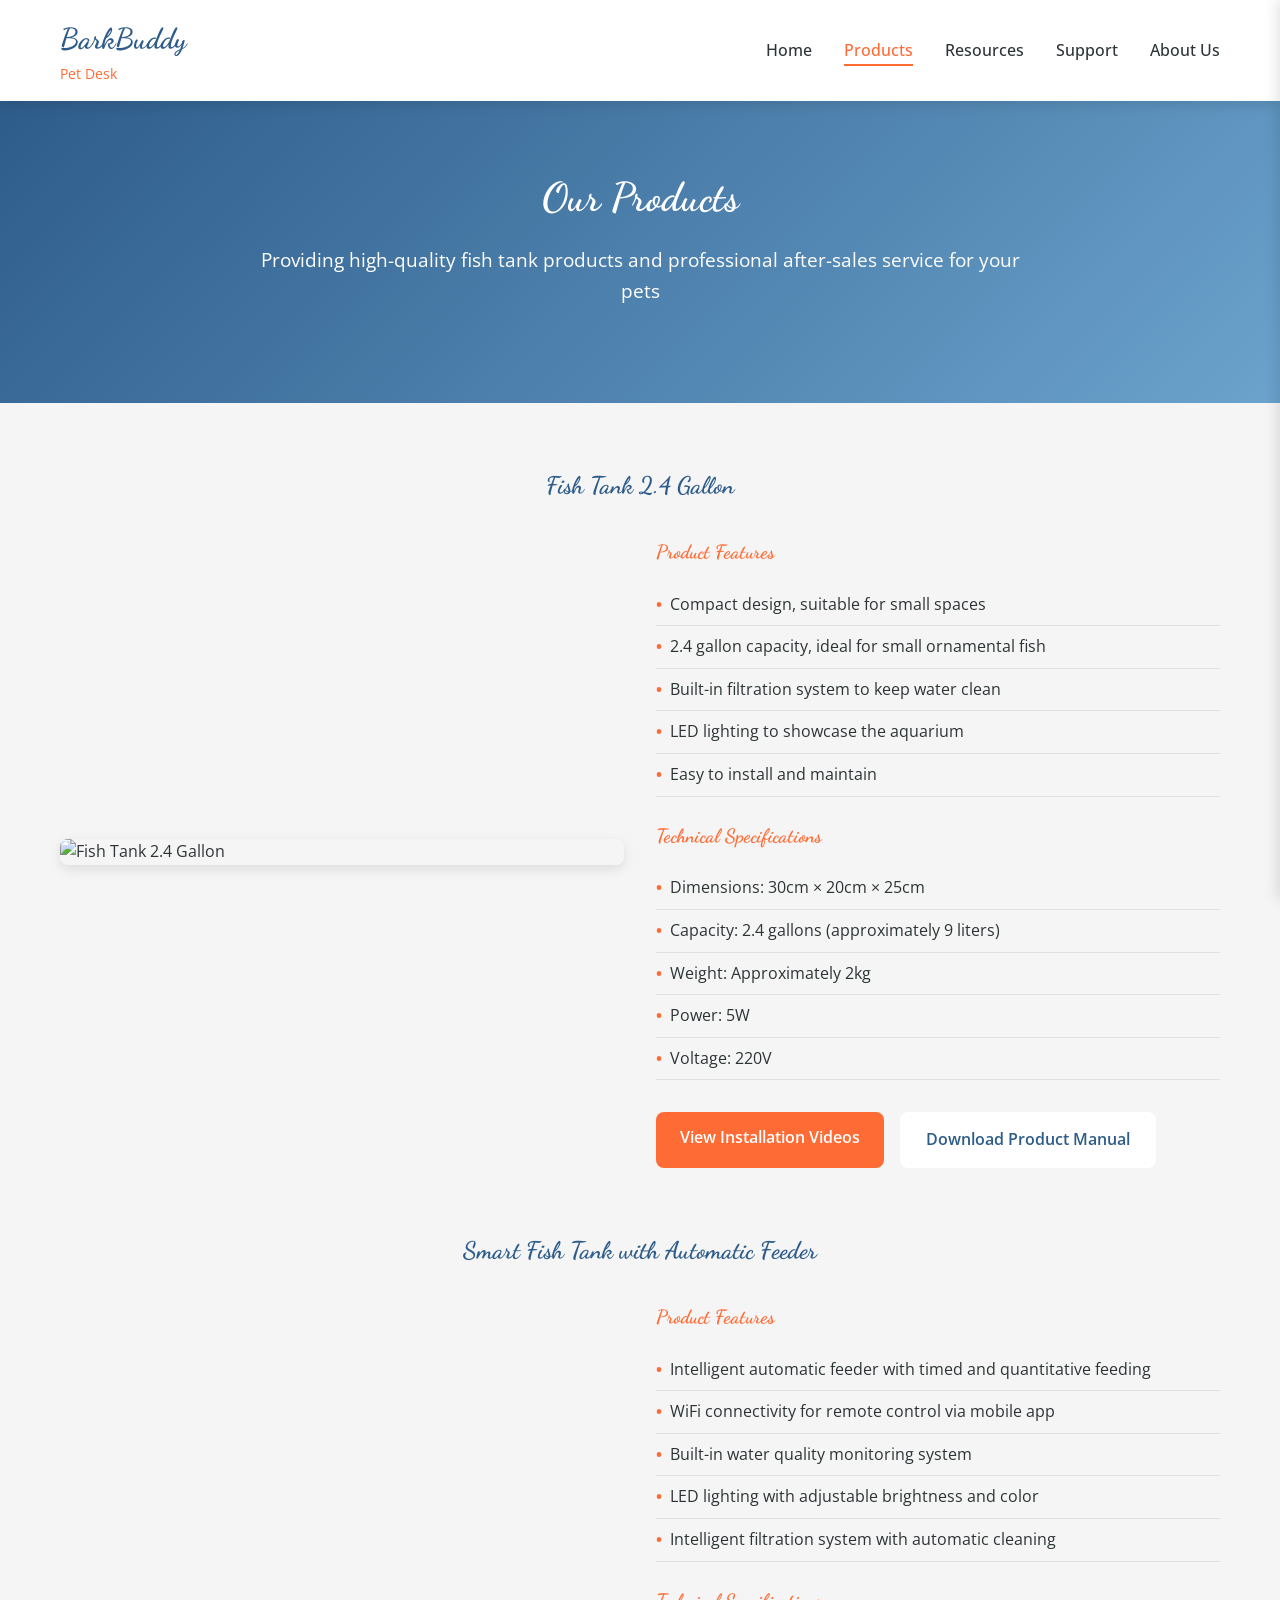
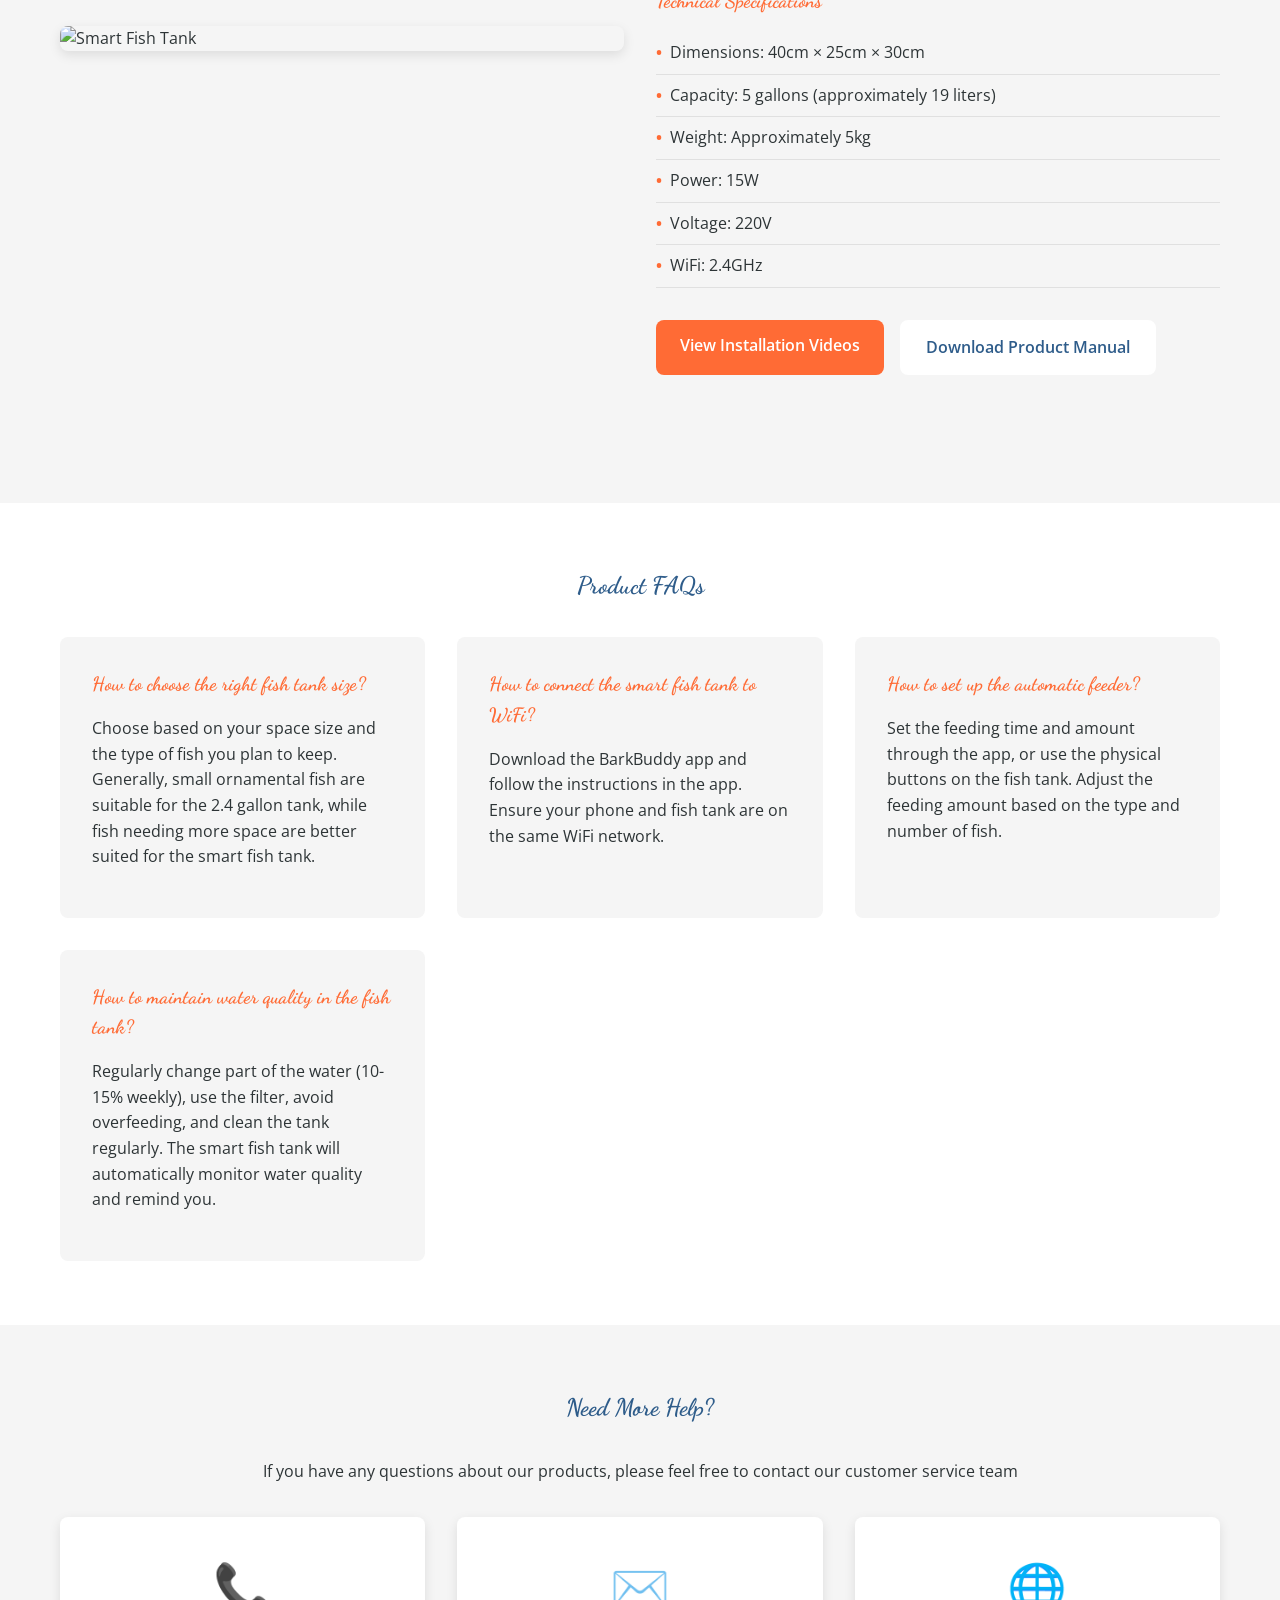
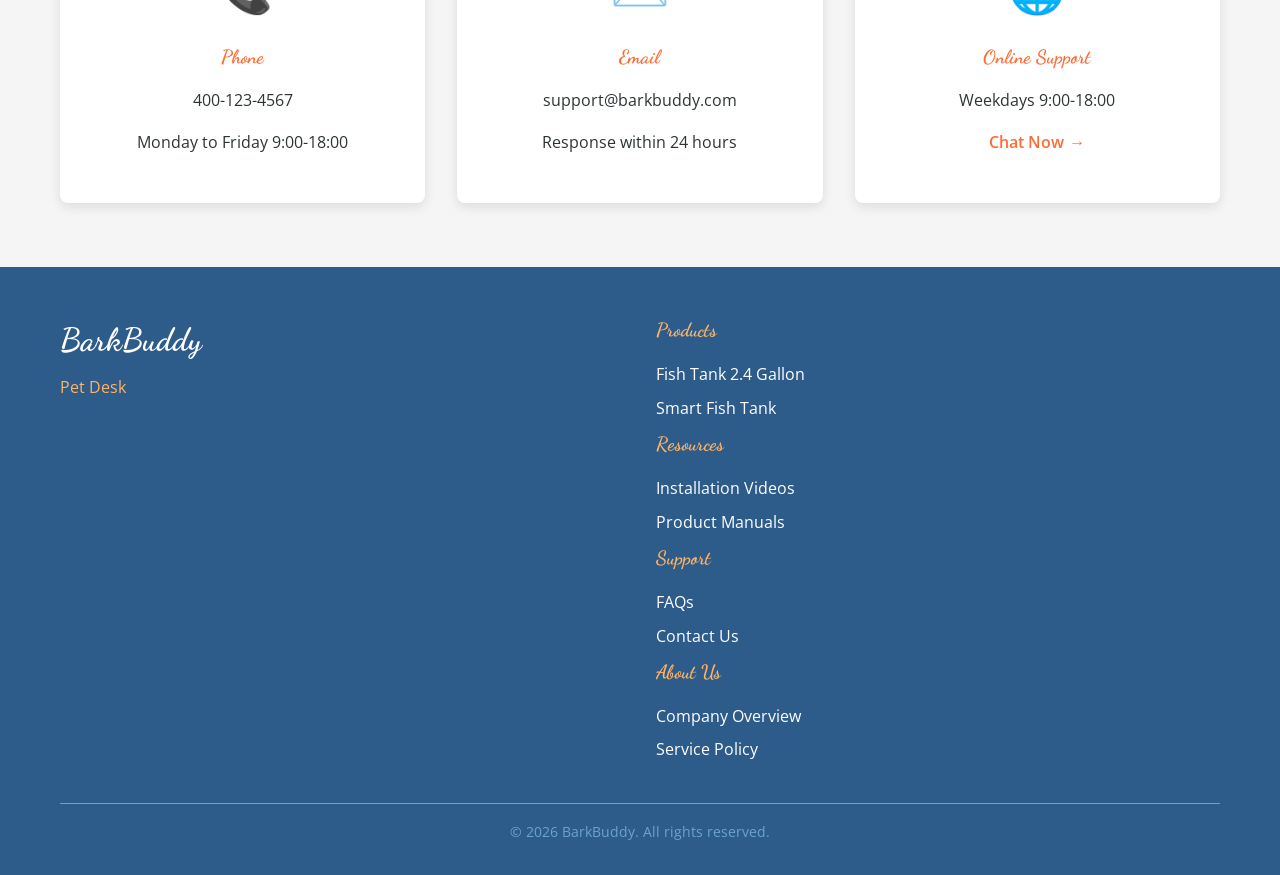
==== barkbuddy/products.html @ ffed158d "Initial commit: BarkBuddy after-sales service website" ====
<!DOCTYPE html>
<html lang="en">
<head>
    <meta charset="UTF-8">
    <meta name="viewport" content="width=device-width, initial-scale=1.0">
    <title>Products - BarkBuddy After-Sales Service</title>
    <link href="https://fonts.googleapis.com/css2?family=Dancing+Script:wght@400;600;700&family=Open+Sans:wght@300;400;500;600;700&display=swap" rel="stylesheet">
    <link rel="stylesheet" href="css/style.css">
</head>
<body>
    <!-- Navigation -->
    <header class="header">
        <div class="container">
            <div class="header-content">
                <div class="logo">
                    <h1>BarkBuddy</h1>
                    <p class="subtitle">Pet Desk</p>
                </div>
                
                <!-- Desktop Navigation -->
                <nav class="nav-desktop">
                    <ul>
                        <li><a href="index.html">Home</a></li>
                        <li class="dropdown">
                            <a href="products.html" class="active">Products</a>
                            <div class="dropdown-menu">
                                <a href="products.html#fish-tank">Fish Tank 2.4 Gallon</a>
                                <a href="products.html#smart-fish-tank">Smart Fish Tank</a>
                            </div>
                        </li>
                        <li class="dropdown">
                            <a href="resources.html">Resources</a>
                            <div class="dropdown-menu">
                                <a href="resources.html#videos">Installation Videos</a>
                                <a href="resources.html#manuals">Product Manuals</a>
                            </div>
                        </li>
                        <li class="dropdown">
                            <a href="support.html">Support</a>
                            <div class="dropdown-menu">
                                <a href="support.html#faq">FAQs</a>
                                <a href="support.html#contact">Contact Us</a>
                            </div>
                        </li>
                        <li><a href="about.html">About Us</a></li>
                    </ul>
                </nav>
                
                <!-- Mobile Navigation Toggle -->
                <button class="nav-toggle" id="navToggle">
                    <span></span>
                    <span></span>
                    <span></span>
                </button>
            </div>
        </div>
        
        <!-- Mobile Navigation Menu -->
        <nav class="nav-mobile" id="navMobile">
            <ul>
                <li><a href="index.html">Home</a></li>
                <li>
                    <a href="products.html" class="active">Products</a>
                    <ul class="submenu">
                        <li><a href="products.html#fish-tank">Fish Tank 2.4 Gallon</a></li>
                        <li><a href="products.html#smart-fish-tank">Smart Fish Tank</a></li>
                    </ul>
                </li>
                <li>
                    <a href="resources.html">Resources</a>
                    <ul class="submenu">
                        <li><a href="resources.html#videos">Installation Videos</a></li>
                        <li><a href="resources.html#manuals">Product Manuals</a></li>
                    </ul>
                </li>
                <li>
                    <a href="support.html">Support</a>
                    <ul class="submenu">
                        <li><a href="support.html#faq">FAQs</a></li>
                        <li><a href="support.html#contact">Contact Us</a></li>
                    </ul>
                </li>
                <li><a href="about.html">About Us</a></li>
            </ul>
        </nav>
    </header>

    <!-- Page Title -->
    <section class="hero">
        <div class="container">
            <div class="hero-content">
                <h2>Our Products</h2>
                <p>Providing high-quality fish tank products and professional after-sales service for your pets</p>
            </div>
        </div>
    </section>

    <!-- Product Details -->
    <section class="products">
        <div class="container">
            <!-- Fish Tank 2.4 Gallon -->
            <div id="fish-tank" class="product-detail">
                <h3>Fish Tank 2.4 Gallon</h3>
                <div class="product-detail-content">
                    <div class="product-image-large">
                        <img src="https://trae-api-cn.mchost.guru/api/ide/v1/text_to_image?prompt=modern%20fish%20tank%202.4%20gallon%20aquarium%20setup%20with%20plants%20and%20fish&image_size=landscape_16_9" alt="Fish Tank 2.4 Gallon">
                    </div>
                    <div class="product-info">
                        <h4>Product Features</h4>
                        <ul>
                            <li>Compact design, suitable for small spaces</li>
                            <li>2.4 gallon capacity, ideal for small ornamental fish</li>
                            <li>Built-in filtration system to keep water clean</li>
                            <li>LED lighting to showcase the aquarium</li>
                            <li>Easy to install and maintain</li>
                        </ul>
                        
                        <h4>Technical Specifications</h4>
                        <ul>
                            <li>Dimensions: 30cm × 20cm × 25cm</li>
                            <li>Capacity: 2.4 gallons (approximately 9 liters)</li>
                            <li>Weight: Approximately 2kg</li>
                            <li>Power: 5W</li>
                            <li>Voltage: 220V</li>
                        </ul>
                        
                        <div class="product-buttons">
                            <a href="resources.html#videos" class="btn primary">View Installation Videos</a>
                            <a href="resources.html#manuals" class="btn secondary">Download Product Manual</a>
                        </div>
                    </div>
                </div>
            </div>
            
            <!-- Smart Fish Tank -->
            <div id="smart-fish-tank" class="product-detail">
                <h3>Smart Fish Tank with Automatic Feeder</h3>
                <div class="product-detail-content">
                    <div class="product-image-large">
                        <img src="https://trae-api-cn.mchost.guru/api/ide/v1/text_to_image?prompt=smart%20fish%20tank%20with%20automatic%20feeder%20wifi%20controlled%20modern%20design&image_size=landscape_16_9" alt="Smart Fish Tank">
                    </div>
                    <div class="product-info">
                        <h4>Product Features</h4>
                        <ul>
                            <li>Intelligent automatic feeder with timed and quantitative feeding</li>
                            <li>WiFi connectivity for remote control via mobile app</li>
                            <li>Built-in water quality monitoring system</li>
                            <li>LED lighting with adjustable brightness and color</li>
                            <li>Intelligent filtration system with automatic cleaning</li>
                        </ul>
                        
                        <h4>Technical Specifications</h4>
                        <ul>
                            <li>Dimensions: 40cm × 25cm × 30cm</li>
                            <li>Capacity: 5 gallons (approximately 19 liters)</li>
                            <li>Weight: Approximately 5kg</li>
                            <li>Power: 15W</li>
                            <li>Voltage: 220V</li>
                            <li>WiFi: 2.4GHz</li>
                        </ul>
                        
                        <div class="product-buttons">
                            <a href="resources.html#videos" class="btn primary">View Installation Videos</a>
                            <a href="resources.html#manuals" class="btn secondary">Download Product Manual</a>
                        </div>
                    </div>
                </div>
            </div>
        </div>
    </section>

    <!-- Frequently Asked Questions -->
    <section class="faq-section">
        <div class="container">
            <h3>Product FAQs</h3>
            <div class="faq-grid">
                <div class="faq-item">
                    <h4>How to choose the right fish tank size?</h4>
                    <p>Choose based on your space size and the type of fish you plan to keep. Generally, small ornamental fish are suitable for the 2.4 gallon tank, while fish needing more space are better suited for the smart fish tank.</p>
                </div>
                <div class="faq-item">
                    <h4>How to connect the smart fish tank to WiFi?</h4>
                    <p>Download the BarkBuddy app and follow the instructions in the app. Ensure your phone and fish tank are on the same WiFi network.</p>
                </div>
                <div class="faq-item">
                    <h4>How to set up the automatic feeder?</h4>
                    <p>Set the feeding time and amount through the app, or use the physical buttons on the fish tank. Adjust the feeding amount based on the type and number of fish.</p>
                </div>
                <div class="faq-item">
                    <h4>How to maintain water quality in the fish tank?</h4>
                    <p>Regularly change part of the water (10-15% weekly), use the filter, avoid overfeeding, and clean the tank regularly. The smart fish tank will automatically monitor water quality and remind you.</p>
                </div>
            </div>
        </div>
    </section>

    <!-- Contact Us -->
    <section class="contact-info">
        <div class="container">
            <h3>Need More Help?</h3>
            <p class="text-center">If you have any questions about our products, please feel free to contact our customer service team</p>
            <div class="contact-grid">
                <div class="contact-item">
                    <div class="contact-icon">📞</div>
                    <h4>Phone</h4>
                    <p>400-123-4567</p>
                    <p>Monday to Friday 9:00-18:00</p>
                </div>
                <div class="contact-item">
                    <div class="contact-icon">✉️</div>
                    <h4>Email</h4>
                    <p>support@barkbuddy.com</p>
                    <p>Response within 24 hours</p>
                </div>
                <div class="contact-item">
                    <div class="contact-icon">🌐</div>
                    <h4>Online Support</h4>
                    <p>Weekdays 9:00-18:00</p>
                    <a href="support.html#contact" class="btn-link">Chat Now</a>
                </div>
            </div>
        </div>
    </section>

    <!-- Footer -->
    <footer class="footer">
        <div class="container">
            <div class="footer-content">
                <div class="footer-logo">
                    <h2>BarkBuddy</h2>
                    <p class="subtitle">Pet Desk</p>
                </div>
                <div class="footer-links">
                    <div class="footer-link-group">
                        <h4>Products</h4>
                        <ul>
                            <li><a href="products.html#fish-tank">Fish Tank 2.4 Gallon</a></li>
                            <li><a href="products.html#smart-fish-tank">Smart Fish Tank</a></li>
                        </ul>
                    </div>
                    <div class="footer-link-group">
                        <h4>Resources</h4>
                        <ul>
                            <li><a href="resources.html#videos">Installation Videos</a></li>
                            <li><a href="resources.html#manuals">Product Manuals</a></li>
                        </ul>
                    </div>
                    <div class="footer-link-group">
                        <h4>Support</h4>
                        <ul>
                            <li><a href="support.html#faq">FAQs</a></li>
                            <li><a href="support.html#contact">Contact Us</a></li>
                        </ul>
                    </div>
                    <div class="footer-link-group">
                        <h4>About Us</h4>
                        <ul>
                            <li><a href="about.html">Company Overview</a></li>
                            <li><a href="about.html#policy">Service Policy</a></li>
                        </ul>
                    </div>
                </div>
            </div>
            <div class="footer-bottom">
                <p>&copy; 2026 BarkBuddy. All rights reserved.</p>
            </div>
        </div>
    </footer>

    <script src="js/script.js"></script>
</body>
</html>
---- barkbuddy/css/style.css ----
/* 全局样式重置 */
* {
    margin: 0;
    padding: 0;
    box-sizing: border-box;
}

/* 品牌色彩方案 */
:root {
    --primary-blue: #2E5C8A;
    --primary-orange: #FF6B35;
    --secondary-blue: #6BA3CD;
    --secondary-orange: #FFB366;
    --white: #FFFFFF;
    --light-gray: #F5F5F5;
    --medium-gray: #E0E0E0;
    --dark-gray: #707070;
    --charcoal: #2D3436;
    --border-radius: 8px;
    --box-shadow: 0 4px 12px rgba(0, 0, 0, 0.1);
    --transition: all 0.3s ease;
}

/* 基础样式 */
body {
    font-family: 'Open Sans', sans-serif;
    line-height: 1.6;
    color: var(--charcoal);
    background-color: var(--light-gray);
}

h1, h2, h3, h4 {
    font-family: 'Dancing Script', cursive;
    font-weight: 700;
    color: var(--primary-blue);
    margin-bottom: 1rem;
}

h1 {
    font-size: 2.5rem;
}

h2 {
    font-size: 2rem;
}

h3 {
    font-size: 1.5rem;
    text-align: center;
    margin-bottom: 2rem;
}

h4 {
    font-size: 1.2rem;
    color: var(--primary-orange);
}

p {
    margin-bottom: 1rem;
}

/* 容器样式 */
.container {
    max-width: 1200px;
    margin: 0 auto;
    padding: 0 20px;
}

/* 导航栏样式 */
.header {
    background-color: var(--white);
    box-shadow: var(--box-shadow);
    position: sticky;
    top: 0;
    z-index: 1000;
}

.header-content {
    display: flex;
    justify-content: space-between;
    align-items: center;
    padding: 1rem 0;
}

.logo h1 {
    font-size: 1.8rem;
    color: var(--primary-blue);
    margin: 0;
}

.logo .subtitle {
    font-size: 0.9rem;
    color: var(--primary-orange);
    margin: 0;
}

/* 桌面导航 */
.nav-desktop ul {
    display: flex;
    list-style: none;
    gap: 2rem;
}

.nav-desktop a {
    text-decoration: none;
    color: var(--charcoal);
    font-weight: 500;
    transition: var(--transition);
    position: relative;
}

.nav-desktop a:hover,
.nav-desktop a.active {
    color: var(--primary-orange);
}

.nav-desktop a.active::after {
    content: '';
    position: absolute;
    bottom: -5px;
    left: 0;
    width: 100%;
    height: 2px;
    background-color: var(--primary-orange);
}

/* 下拉菜单 */
.dropdown {
    position: relative;
}

.dropdown-menu {
    position: absolute;
    top: 100%;
    left: 0;
    background-color: var(--white);
    box-shadow: var(--box-shadow);
    border-radius: var(--border-radius);
    padding: 0.5rem 0;
    min-width: 200px;
    opacity: 0;
    visibility: hidden;
    transform: translateY(-10px);
    transition: var(--transition);
    z-index: 1000;
}

.dropdown:hover .dropdown-menu {
    opacity: 1;
    visibility: visible;
    transform: translateY(0);
}

.dropdown-menu a {
    display: block;
    padding: 0.5rem 1rem;
    color: var(--charcoal);
    text-decoration: none;
    transition: var(--transition);
}

.dropdown-menu a:hover {
    background-color: var(--light-gray);
    color: var(--primary-orange);
}

/* 移动端导航 */
.nav-toggle {
    display: none;
    flex-direction: column;
    justify-content: space-between;
    width: 30px;
    height: 21px;
    cursor: pointer;
    background: none;
    border: none;
    padding: 0;
}

.nav-toggle span {
    display: block;
    width: 100%;
    height: 3px;
    background-color: var(--primary-blue);
    border-radius: 3px;
    transition: var(--transition);
}

.nav-mobile {
    position: fixed;
    top: 0;
    right: -300px;
    width: 300px;
    height: 100vh;
    background-color: var(--white);
    box-shadow: -4px 0 12px rgba(0, 0, 0, 0.1);
    transition: var(--transition);
    z-index: 1100;
    padding: 2rem;
}

.nav-mobile.active {
    right: 0;
}

.nav-mobile ul {
    list-style: none;
}

.nav-mobile li {
    margin-bottom: 1rem;
}

.nav-mobile a {
    display: block;
    text-decoration: none;
    color: var(--charcoal);
    font-weight: 500;
    padding: 0.5rem 0;
    transition: var(--transition);
}

.nav-mobile a:hover,
.nav-mobile a.active {
    color: var(--primary-orange);
}

.nav-mobile .submenu {
    margin-left: 1rem;
    margin-top: 0.5rem;
    display: none;
}

.nav-mobile li:hover .submenu {
    display: block;
}

/* 英雄区域 */
.hero {
    background: linear-gradient(135deg, var(--primary-blue), var(--secondary-blue));
    color: var(--white);
    padding: 4rem 0;
    text-align: center;
}

.hero h2 {
    color: var(--white);
    font-size: 2.5rem;
    margin-bottom: 1rem;
}

.hero p {
    font-size: 1.2rem;
    margin-bottom: 2rem;
    max-width: 800px;
    margin-left: auto;
    margin-right: auto;
}

/* 按钮样式 */
.btn {
    display: inline-block;
    padding: 0.8rem 1.5rem;
    border-radius: var(--border-radius);
    text-decoration: none;
    font-weight: 600;
    transition: var(--transition);
    cursor: pointer;
    border: none;
    font-size: 1rem;
}

.btn.primary {
    background-color: var(--primary-orange);
    color: var(--white);
}

.btn.primary:hover {
    background-color: #e55a2a;
    transform: translateY(-2px);
}

.btn.secondary {
    background-color: var(--white);
    color: var(--primary-blue);
    border: 2px solid var(--white);
}

.btn.secondary:hover {
    background-color: transparent;
    color: var(--white);
}

.btn-link {
    color: var(--primary-orange);
    text-decoration: none;
    font-weight: 600;
    transition: var(--transition);
    display: inline-flex;
    align-items: center;
}

.btn-link:hover {
    color: #e55a2a;
    transform: translateX(5px);
}

.btn-link::after {
    content: '→';
    margin-left: 5px;
    transition: var(--transition);
}

.btn-link:hover::after {
    transform: translateX(3px);
}

.hero-buttons {
    display: flex;
    gap: 1rem;
    justify-content: center;
    flex-wrap: wrap;
}

/* 服务概览 */
.services {
    padding: 4rem 0;
    background-color: var(--white);
}

.services-grid {
    display: grid;
    grid-template-columns: repeat(auto-fit, minmax(250px, 1fr));
    gap: 2rem;
}

.service-card {
    background-color: var(--white);
    border-radius: var(--border-radius);
    box-shadow: var(--box-shadow);
    padding: 2rem;
    text-align: center;
    transition: var(--transition);
}

.service-card:hover {
    transform: translateY(-5px);
    box-shadow: 0 8px 24px rgba(0, 0, 0, 0.15);
}

.service-icon {
    font-size: 3rem;
    margin-bottom: 1rem;
}

/* 产品展示 */
.products {
    padding: 4rem 0;
    background-color: var(--light-gray);
}

.products-grid {
    display: grid;
    grid-template-columns: repeat(auto-fit, minmax(300px, 1fr));
    gap: 2rem;
}

.product-card {
    background-color: var(--white);
    border-radius: var(--border-radius);
    box-shadow: var(--box-shadow);
    overflow: hidden;
    transition: var(--transition);
}

.product-card:hover {
    transform: translateY(-5px);
    box-shadow: 0 8px 24px rgba(0, 0, 0, 0.15);
}

.product-image {
    width: 100%;
    height: 200px;
    overflow: hidden;
}

.product-image img {
    width: 100%;
    height: 100%;
    object-fit: cover;
    transition: var(--transition);
}

.product-card:hover .product-image img {
    transform: scale(1.05);
}

.product-card h4 {
    padding: 1.5rem 1.5rem 0.5rem;
}

.product-card p {
    padding: 0 1.5rem 1rem;
    color: var(--dark-gray);
}

.product-card .btn {
    margin: 0 1.5rem 1.5rem;
    width: calc(100% - 3rem);
    text-align: center;
}

/* 产品详情 */
.product-detail {
    margin-bottom: 4rem;
}

.product-detail-content {
    display: grid;
    grid-template-columns: 1fr 1fr;
    gap: 2rem;
    align-items: center;
}

.product-image-large {
    width: 100%;
    border-radius: var(--border-radius);
    overflow: hidden;
    box-shadow: var(--box-shadow);
}

.product-image-large img {
    width: 100%;
    height: auto;
    display: block;
}

.product-info ul {
    list-style: none;
    margin-bottom: 1.5rem;
}

.product-info li {
    padding: 0.5rem 0;
    border-bottom: 1px solid var(--medium-gray);
    display: flex;
    align-items: flex-start;
}

.product-info li::before {
    content: '•';
    color: var(--primary-orange);
    font-weight: bold;
    margin-right: 0.5rem;
}

.product-buttons {
    display: flex;
    gap: 1rem;
    margin-top: 2rem;
}

/* FAQ部分 */
.faq-section {
    padding: 4rem 0;
    background-color: var(--white);
}

.faq-grid {
    display: grid;
    grid-template-columns: repeat(auto-fit, minmax(300px, 1fr));
    gap: 2rem;
}

.faq-item {
    background-color: var(--light-gray);
    border-radius: var(--border-radius);
    padding: 2rem;
    transition: var(--transition);
}

.faq-item:hover {
    transform: translateY(-5px);
    box-shadow: var(--box-shadow);
}

.text-center {
    text-align: center;
    margin-bottom: 2rem;
}

/* 客户反馈 */
.testimonials {
    padding: 4rem 0;
    background-color: var(--white);
}

.testimonials-grid {
    display: grid;
    grid-template-columns: repeat(auto-fit, minmax(300px, 1fr));
    gap: 2rem;
}

.testimonial-card {
    background-color: var(--light-gray);
    border-radius: var(--border-radius);
    padding: 2rem;
    text-align: center;
    transition: var(--transition);
}

.testimonial-card:hover {
    transform: translateY(-5px);
    box-shadow: var(--box-shadow);
}

.testimonial-rating {
    font-size: 1.2rem;
    margin-bottom: 1rem;
}

.testimonial-author {
    margin-top: 1rem;
    font-style: italic;
    color: var(--dark-gray);
}

/* 资源部分 */
.resources-section {
    padding: 4rem 0;
    background-color: var(--white);
}

.resources-section:nth-child(even) {
    background-color: var(--light-gray);
}

/* 视频网格 */
.videos-grid {
    display: grid;
    grid-template-columns: repeat(auto-fit, minmax(300px, 1fr));
    gap: 2rem;
    margin-top: 2rem;
}

.video-card {
    background-color: var(--white);
    border-radius: var(--border-radius);
    box-shadow: var(--box-shadow);
    overflow: hidden;
    transition: var(--transition);
}

.video-card:hover {
    transform: translateY(-5px);
    box-shadow: 0 8px 24px rgba(0, 0, 0, 0.15);
}

.video-thumbnail {
    position: relative;
    width: 100%;
    height: 200px;
    overflow: hidden;
}

.video-thumbnail img {
    width: 100%;
    height: 100%;
    object-fit: cover;
    transition: var(--transition);
}

.video-card:hover .video-thumbnail img {
    transform: scale(1.05);
}

.video-play-btn {
    position: absolute;
    top: 50%;
    left: 50%;
    transform: translate(-50%, -50%);
    width: 60px;
    height: 60px;
    background-color: rgba(255, 107, 53, 0.8);
    border-radius: 50%;
    display: flex;
    align-items: center;
    justify-content: center;
    color: var(--white);
    font-size: 24px;
    cursor: pointer;
    transition: var(--transition);
}

.video-play-btn:hover {
    background-color: rgba(255, 107, 53, 1);
    transform: translate(-50%, -50%) scale(1.1);
}

.video-card h4 {
    padding: 1.5rem 1.5rem 0.5rem;
}

.video-card p {
    padding: 0 1.5rem 1rem;
    color: var(--dark-gray);
}

.video-info {
    display: flex;
    justify-content: space-between;
    align-items: center;
    padding: 0 1.5rem 1.5rem;
}

.video-duration {
    color: var(--dark-gray);
    font-size: 0.9rem;
}

/* 手册网格 */
.manuals-grid {
    display: grid;
    grid-template-columns: repeat(auto-fit, minmax(300px, 1fr));
    gap: 2rem;
    margin-top: 2rem;
}

.manual-card {
    background-color: var(--white);
    border-radius: var(--border-radius);
    box-shadow: var(--box-shadow);
    padding: 2rem;
    transition: var(--transition);
    text-align: center;
}

.manual-card:hover {
    transform: translateY(-5px);
    box-shadow: 0 8px 24px rgba(0, 0, 0, 0.15);
}

.manual-icon {
    font-size: 4rem;
    margin-bottom: 1rem;
}

.manual-card h4 {
    margin-bottom: 1rem;
}

.manual-card p {
    color: var(--dark-gray);
    margin-bottom: 1.5rem;
}

.manual-info {
    display: flex;
    flex-direction: column;
    gap: 1rem;
    align-items: center;
}

.manual-size {
    color: var(--dark-gray);
    font-size: 0.9rem;
}

/* 联系信息 */
.contact-info {
    padding: 4rem 0;
    background-color: var(--light-gray);
}

.contact-grid {
    display: grid;
    grid-template-columns: repeat(auto-fit, minmax(250px, 1fr));
    gap: 2rem;
}

.contact-item {
    background-color: var(--white);
    border-radius: var(--border-radius);
    box-shadow: var(--box-shadow);
    padding: 2rem;
    text-align: center;
    transition: var(--transition);
}

.contact-item:hover {
    transform: translateY(-5px);
    box-shadow: 0 8px 24px rgba(0, 0, 0, 0.15);
}

.contact-icon {
    font-size: 3rem;
    margin-bottom: 1rem;
}

/* 手风琴效果 */
.faq-accordion {
    margin-top: 2rem;
}

.faq-category {
    margin-bottom: 2rem;
}

.faq-category h4 {
    margin-bottom: 1rem;
    color: var(--primary-blue);
}

.accordion-item {
    margin-bottom: 1rem;
    border: 1px solid var(--medium-gray);
    border-radius: var(--border-radius);
    overflow: hidden;
}

.accordion-header {
    background-color: var(--light-gray);
    padding: 1rem 1.5rem;
    display: flex;
    justify-content: space-between;
    align-items: center;
    cursor: pointer;
    transition: var(--transition);
}

.accordion-header:hover {
    background-color: #e8f0fe;
}

.accordion-toggle {
    background: none;
    border: none;
    font-size: 1.2rem;
    font-weight: bold;
    cursor: pointer;
    color: var(--primary-orange);
    transition: var(--transition);
}

.accordion-content {
    padding: 0 1.5rem;
    max-height: 0;
    overflow: hidden;
    transition: var(--transition);
}

.accordion-item.active .accordion-content {
    padding: 1.5rem;
    max-height: 200px;
}

.accordion-item.active .accordion-toggle {
    transform: rotate(45deg);
}

/* 联系部分 */
.contact-section {
    padding: 4rem 0;
    background-color: var(--light-gray);
}

.contact-content {
    display: grid;
    grid-template-columns: 1fr 1fr;
    gap: 2rem;
    margin-top: 2rem;
}

.contact-info-grid {
    display: grid;
    grid-template-columns: 1fr 1fr;
    gap: 1.5rem;
}

.contact-info-item {
    background-color: var(--white);
    border-radius: var(--border-radius);
    box-shadow: var(--box-shadow);
    padding: 1.5rem;
    text-align: center;
    transition: var(--transition);
}

.contact-info-item:hover {
    transform: translateY(-5px);
    box-shadow: 0 8px 24px rgba(0, 0, 0, 0.15);
}

.contact-info-item .contact-icon {
    font-size: 2.5rem;
    margin-bottom: 1rem;
}

/* 联系表单 */
.contact-form {
    background-color: var(--white);
    border-radius: var(--border-radius);
    box-shadow: var(--box-shadow);
    padding: 2rem;
}

.contact-form h4 {
    margin-bottom: 1.5rem;
}

.form-group {
    margin-bottom: 1.5rem;
}

.form-group label {
    display: block;
    margin-bottom: 0.5rem;
    font-weight: 500;
    color: var(--charcoal);
}

.form-group input,
.form-group select,
.form-group textarea {
    width: 100%;
    padding: 0.8rem;
    border: 1px solid var(--medium-gray);
    border-radius: var(--border-radius);
    font-size: 1rem;
    transition: var(--transition);
}

.form-group input:focus,
.form-group select:focus,
.form-group textarea:focus {
    outline: none;
    border-color: var(--primary-blue);
    box-shadow: 0 0 0 3px rgba(46, 92, 138, 0.1);
}

.form-group textarea {
    resize: vertical;
    min-height: 120px;
}

/* 关于我们部分 */
.about-section {
    padding: 4rem 0;
    background-color: var(--white);
}

.about-content {
    display: grid;
    grid-template-columns: 1fr 1fr;
    gap: 2rem;
    align-items: center;
}

.about-image {
    border-radius: var(--border-radius);
    overflow: hidden;
    box-shadow: var(--box-shadow);
}

.about-image img {
    width: 100%;
    height: auto;
    display: block;
}

.about-text h3 {
    text-align: left;
    margin-bottom: 1.5rem;
}

.about-text p {
    margin-bottom: 1.5rem;
    line-height: 1.8;
}

.about-values {
    display: grid;
    grid-template-columns: repeat(auto-fit, minmax(200px, 1fr));
    gap: 1.5rem;
    margin-top: 2rem;
}

.value-item {
    background-color: var(--light-gray);
    border-radius: var(--border-radius);
    padding: 1.5rem;
    text-align: center;
    transition: var(--transition);
}

.value-item:hover {
    transform: translateY(-5px);
    box-shadow: var(--box-shadow);
}

.value-icon {
    font-size: 2.5rem;
    margin-bottom: 1rem;
}

/* 服务政策部分 */
.policy-section {
    padding: 4rem 0;
    background-color: var(--light-gray);
}

.policy-grid {
    display: grid;
    grid-template-columns: repeat(auto-fit, minmax(300px, 1fr));
    gap: 2rem;
    margin-top: 2rem;
}

.policy-item {
    background-color: var(--white);
    border-radius: var(--border-radius);
    box-shadow: var(--box-shadow);
    padding: 2rem;
    transition: var(--transition);
}

.policy-item:hover {
    transform: translateY(-5px);
    box-shadow: 0 8px 24px rgba(0, 0, 0, 0.15);
}

.policy-item h4 {
    margin-bottom: 1rem;
}

.policy-item ul {
    list-style: none;
}

.policy-item li {
    padding: 0.5rem 0;
    border-bottom: 1px solid var(--medium-gray);
    display: flex;
    align-items: flex-start;
}

.policy-item li::before {
    content: '•';
    color: var(--primary-orange);
    font-weight: bold;
    margin-right: 0.5rem;
}

/* 团队介绍部分 */
.team-section {
    padding: 4rem 0;
    background-color: var(--white);
}

.team-grid {
    display: grid;
    grid-template-columns: repeat(auto-fit, minmax(250px, 1fr));
    gap: 2rem;
    margin-top: 2rem;
}

.team-member {
    background-color: var(--white);
    border-radius: var(--border-radius);
    box-shadow: var(--box-shadow);
    padding: 2rem;
    text-align: center;
    transition: var(--transition);
}

.team-member:hover {
    transform: translateY(-5px);
    box-shadow: 0 8px 24px rgba(0, 0, 0, 0.15);
}

.team-avatar {
    width: 120px;
    height: 120px;
    border-radius: 50%;
    overflow: hidden;
    margin: 0 auto 1rem;
    box-shadow: var(--box-shadow);
}

.team-avatar img {
    width: 100%;
    height: 100%;
    object-fit: cover;
}

.team-member h4 {
    margin-bottom: 0.5rem;
}

.team-member p {
    color: var(--dark-gray);
    margin-bottom: 0.5rem;
}

.team-member p:last-child {
    font-size: 0.9rem;
}

/* 页脚 */
.footer {
    background-color: var(--primary-blue);
    color: var(--white);
    padding: 3rem 0 1rem;
}

.footer-content {
    display: grid;
    grid-template-columns: repeat(auto-fit, minmax(200px, 1fr));
    gap: 2rem;
    margin-bottom: 2rem;
}

.footer-logo h2 {
    color: var(--white);
    margin-bottom: 0.5rem;
}

.footer-logo .subtitle {
    color: var(--secondary-orange);
}

.footer-link-group h4 {
    color: var(--secondary-orange);
    margin-bottom: 1rem;
}

.footer-link-group ul {
    list-style: none;
}

.footer-link-group li {
    margin-bottom: 0.5rem;
}

.footer-link-group a {
    color: var(--white);
    text-decoration: none;
    transition: var(--transition);
}

.footer-link-group a:hover {
    color: var(--secondary-orange);
}

.footer-bottom {
    border-top: 1px solid var(--secondary-blue);
    padding-top: 1rem;
    text-align: center;
    font-size: 0.9rem;
    color: var(--secondary-blue);
}

/* 响应式设计 */
@media (max-width: 768px) {
    .nav-desktop {
        display: none;
    }
    
    .nav-toggle {
        display: flex;
    }
    
    .hero h2 {
        font-size: 2rem;
    }
    
    .hero p {
        font-size: 1rem;
    }
    
    .hero-buttons {
        flex-direction: column;
        align-items: center;
    }
    
    .hero-buttons .btn {
        width: 200px;
        text-align: center;
    }
    
    h1 {
        font-size: 2rem;
    }
    
    h2 {
        font-size: 1.5rem;
    }
    
    .services-grid,
    .products-grid,
    .testimonials-grid,
    .contact-grid {
        grid-template-columns: 1fr;
    }
    
    .footer-content {
        grid-template-columns: 1fr;
        text-align: center;
    }
}

@media (max-width: 480px) {
    .header-content {
        padding: 0.5rem 0;
    }
    
    .logo h1 {
        font-size: 1.5rem;
    }
    
    .hero {
        padding: 2rem 0;
    }
    
    .hero h2 {
        font-size: 1.8rem;
    }
    
    .services,
    .products,
    .testimonials,
    .contact-info {
        padding: 2rem 0;
    }
    
    .service-card,
    .product-card,
    .testimonial-card,
    .contact-item {
        padding: 1.5rem;
    }
}

/* 动画效果 */
@keyframes fadeIn {
    from {
        opacity: 0;
        transform: translateY(20px);
    }
    to {
        opacity: 1;
        transform: translateY(0);
    }
}

.service-card,
.product-card,
.testimonial-card,
.contact-item {
    animation: fadeIn 0.6s ease-out;
}

.service-card:nth-child(2) {
    animation-delay: 0.1s;
}

.service-card:nth-child(3) {
    animation-delay: 0.2s;
}

.service-card:nth-child(4) {
    animation-delay: 0.3s;
}

.product-card:nth-child(2) {
    animation-delay: 0.1s;
}

.testimonial-card:nth-child(2) {
    animation-delay: 0.1s;
}

.contact-item:nth-child(2) {
    animation-delay: 0.1s;
}

.contact-item:nth-child(3) {
    animation-delay: 0.2s;
}
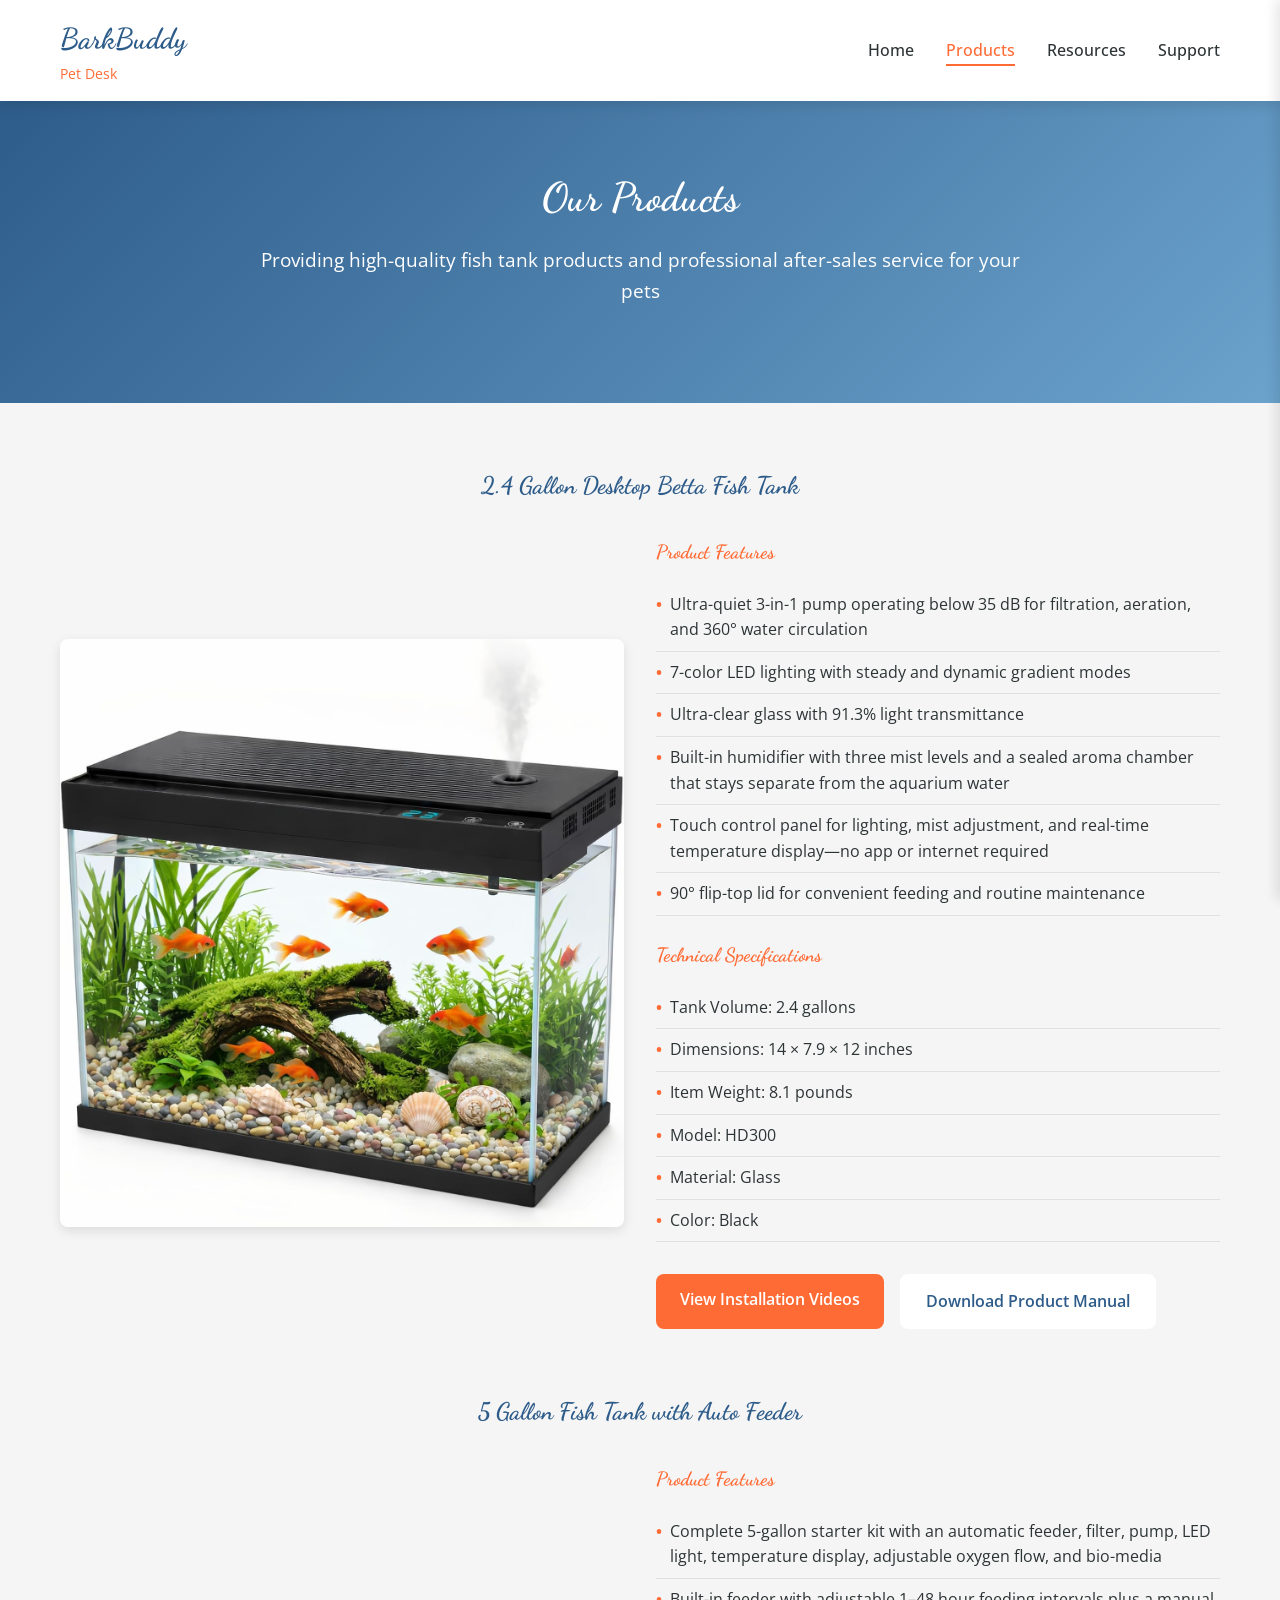
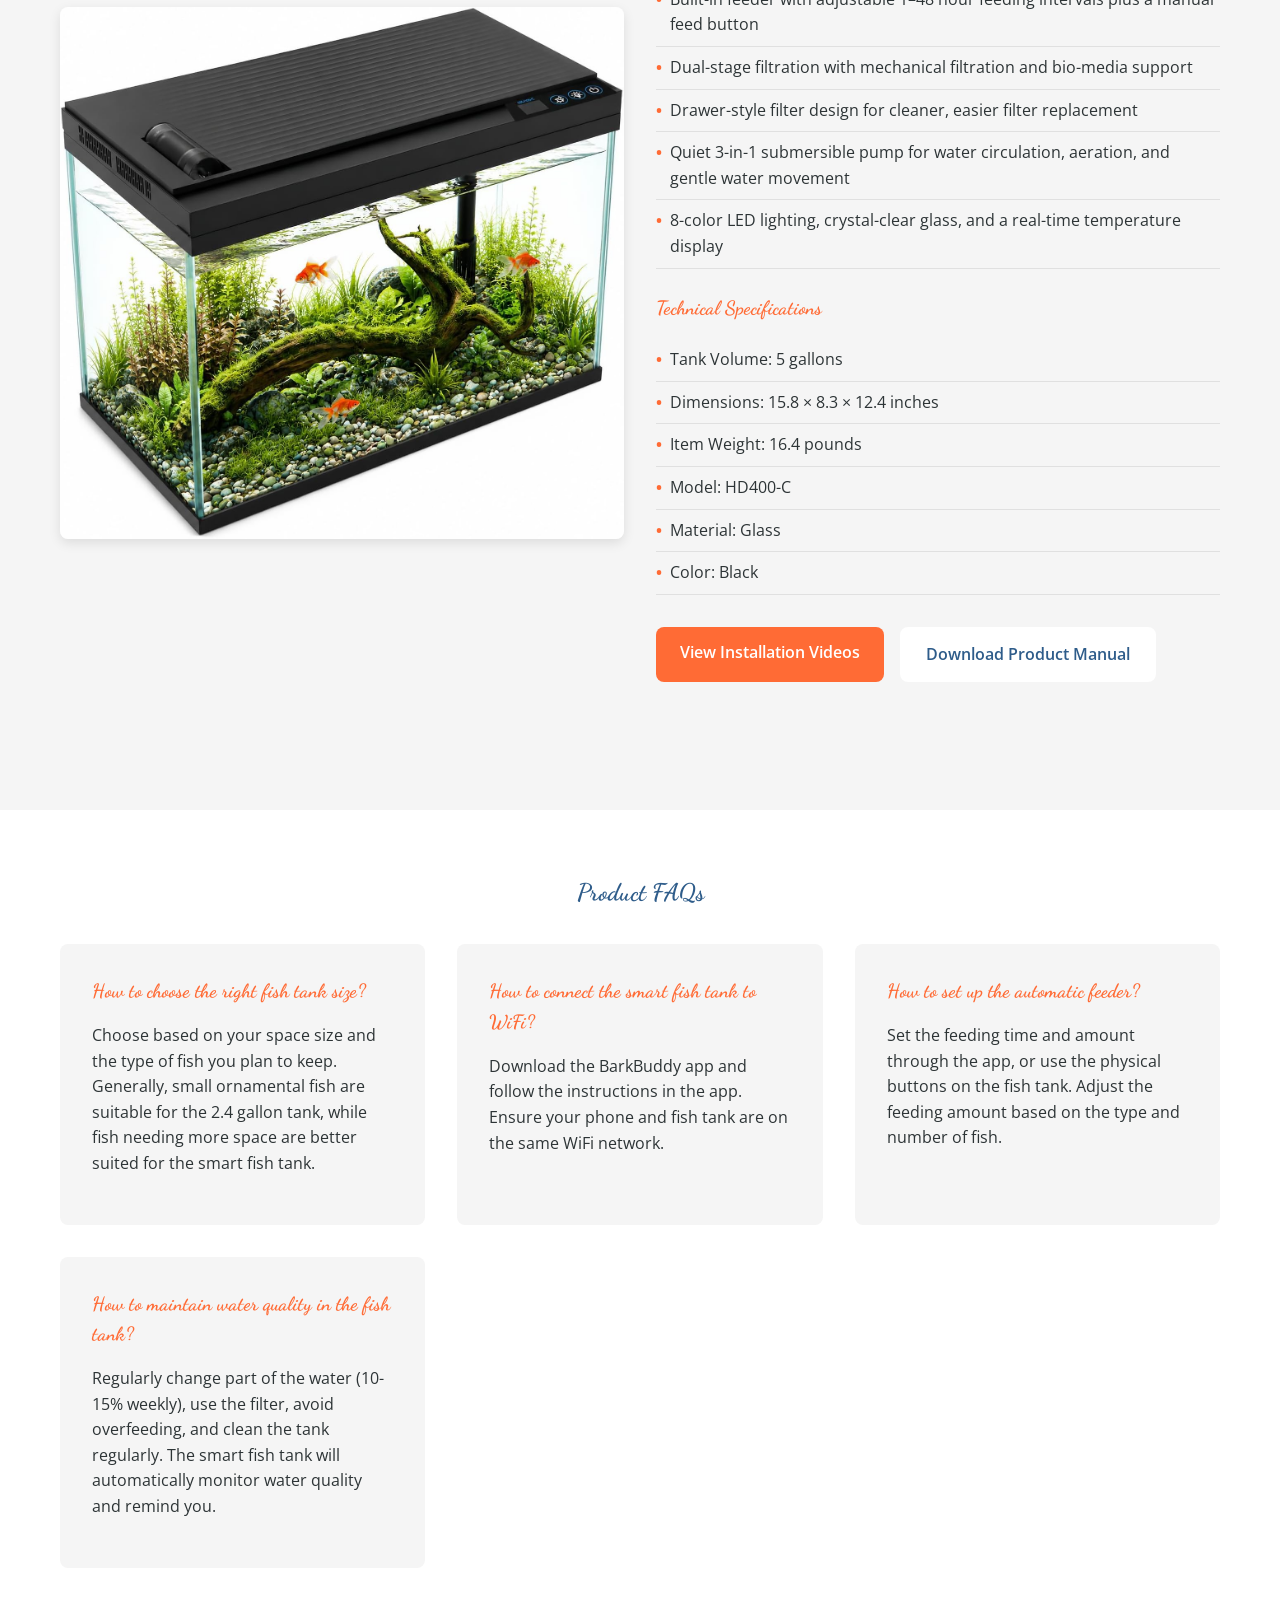
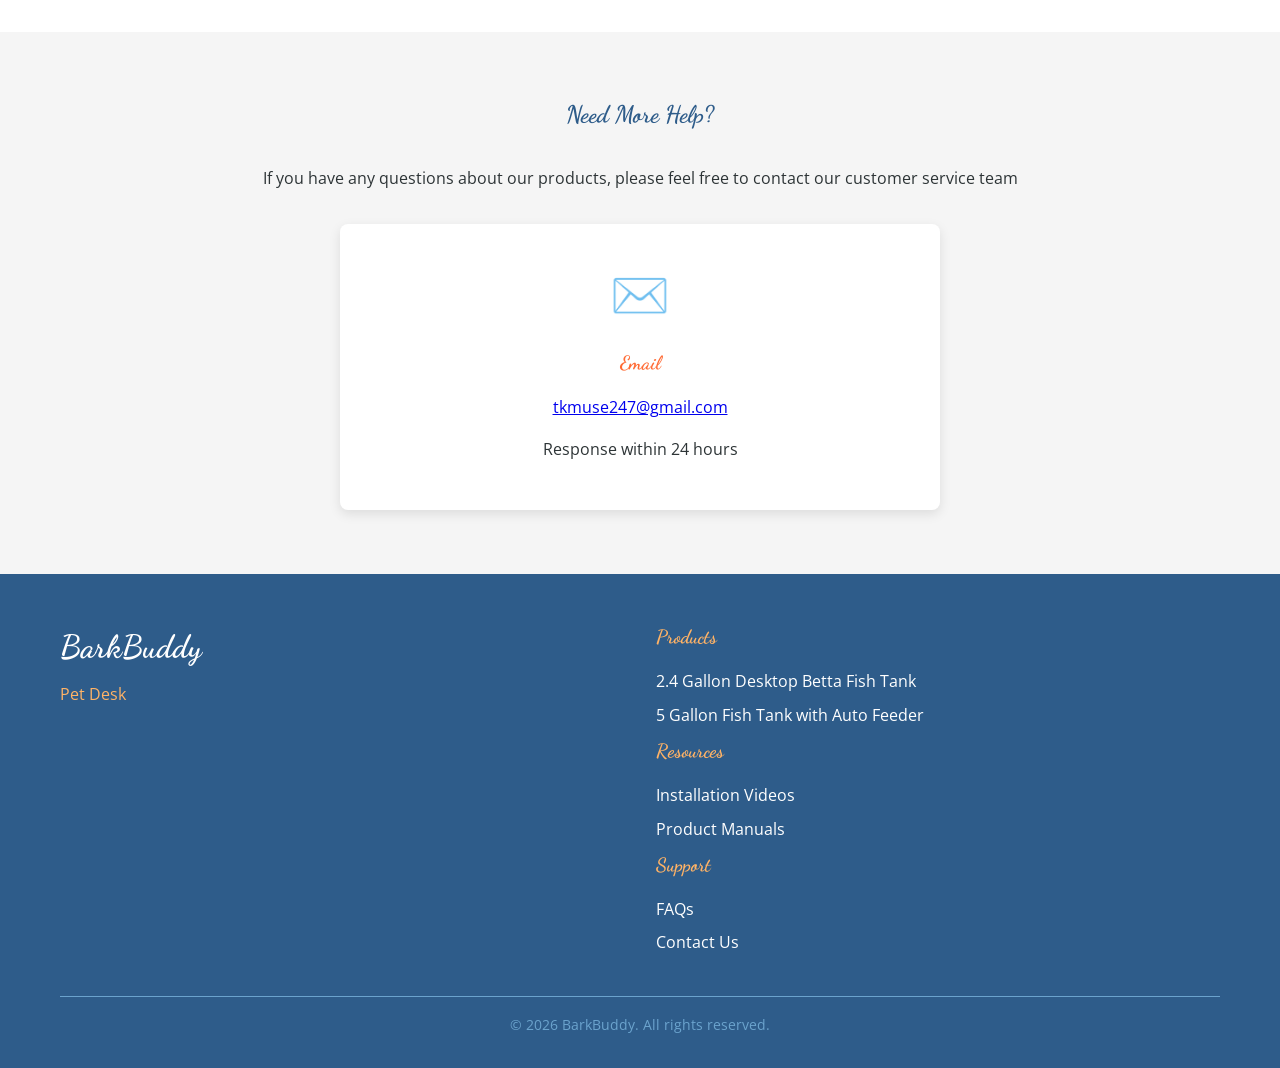
==== commit 4e014dfc: "Update BarkBuddy support website" ====
--- a/barkbuddy/products.html
+++ b/barkbuddy/products.html
@@ -24,8 +24,8 @@
                         <li class="dropdown">
                             <a href="products.html" class="active">Products</a>
                             <div class="dropdown-menu">
-                                <a href="products.html#fish-tank">Fish Tank 2.4 Gallon</a>
-                                <a href="products.html#smart-fish-tank">Smart Fish Tank</a>
+                                <a href="products.html#fish-tank">2.4 Gallon Desktop Betta Fish Tank</a>
+                                <a href="products.html#smart-fish-tank">5 Gallon Fish Tank with Auto Feeder</a>
                             </div>
                         </li>
                         <li class="dropdown">
@@ -42,7 +42,6 @@
                                 <a href="support.html#contact">Contact Us</a>
                             </div>
                         </li>
-                        <li><a href="about.html">About Us</a></li>
                     </ul>
                 </nav>
                 
@@ -62,8 +61,8 @@
                 <li>
                     <a href="products.html" class="active">Products</a>
                     <ul class="submenu">
-                        <li><a href="products.html#fish-tank">Fish Tank 2.4 Gallon</a></li>
-                        <li><a href="products.html#smart-fish-tank">Smart Fish Tank</a></li>
+                        <li><a href="products.html#fish-tank">2.4 Gallon Desktop Betta Fish Tank</a></li>
+                        <li><a href="products.html#smart-fish-tank">5 Gallon Fish Tank with Auto Feeder</a></li>
                     </ul>
                 </li>
                 <li>
@@ -80,7 +79,6 @@
                         <li><a href="support.html#contact">Contact Us</a></li>
                     </ul>
                 </li>
-                <li><a href="about.html">About Us</a></li>
             </ul>
         </nav>
     </header>
@@ -98,30 +96,32 @@
     <!-- Product Details -->
     <section class="products">
         <div class="container">
-            <!-- Fish Tank 2.4 Gallon -->
+            <!-- 2.4 Gallon Desktop Betta Fish Tank -->
             <div id="fish-tank" class="product-detail">
-                <h3>Fish Tank 2.4 Gallon</h3>
+                <h3>2.4 Gallon Desktop Betta Fish Tank</h3>
                 <div class="product-detail-content">
                     <div class="product-image-large">
-                        <img src="https://trae-api-cn.mchost.guru/api/ide/v1/text_to_image?prompt=modern%20fish%20tank%202.4%20gallon%20aquarium%20setup%20with%20plants%20and%20fish&image_size=landscape_16_9" alt="Fish Tank 2.4 Gallon">
+                        <img src="images/products/2-4-gallon-desktop-betta-fish-tank.png" alt="2.4 Gallon Desktop Betta Fish Tank">
                     </div>
                     <div class="product-info">
                         <h4>Product Features</h4>
                         <ul>
-                            <li>Compact design, suitable for small spaces</li>
-                            <li>2.4 gallon capacity, ideal for small ornamental fish</li>
-                            <li>Built-in filtration system to keep water clean</li>
-                            <li>LED lighting to showcase the aquarium</li>
-                            <li>Easy to install and maintain</li>
+                            <li>Ultra-quiet 3-in-1 pump operating below 35 dB for filtration, aeration, and 360° water circulation</li>
+                            <li>7-color LED lighting with steady and dynamic gradient modes</li>
+                            <li>Ultra-clear glass with 91.3% light transmittance</li>
+                            <li>Built-in humidifier with three mist levels and a sealed aroma chamber that stays separate from the aquarium water</li>
+                            <li>Touch control panel for lighting, mist adjustment, and real-time temperature display—no app or internet required</li>
+                            <li>90° flip-top lid for convenient feeding and routine maintenance</li>
                         </ul>
                         
                         <h4>Technical Specifications</h4>
                         <ul>
-                            <li>Dimensions: 30cm × 20cm × 25cm</li>
-                            <li>Capacity: 2.4 gallons (approximately 9 liters)</li>
-                            <li>Weight: Approximately 2kg</li>
-                            <li>Power: 5W</li>
-                            <li>Voltage: 220V</li>
+                            <li>Tank Volume: 2.4 gallons</li>
+                            <li>Dimensions: 14 × 7.9 × 12 inches</li>
+                            <li>Item Weight: 8.1 pounds</li>
+                            <li>Model: HD300</li>
+                            <li>Material: Glass</li>
+                            <li>Color: Black</li>
                         </ul>
                         
                         <div class="product-buttons">
@@ -132,31 +132,32 @@
                 </div>
             </div>
             
-            <!-- Smart Fish Tank -->
+            <!-- 5 Gallon Fish Tank with Auto Feeder -->
             <div id="smart-fish-tank" class="product-detail">
-                <h3>Smart Fish Tank with Automatic Feeder</h3>
+                <h3>5 Gallon Fish Tank with Auto Feeder</h3>
                 <div class="product-detail-content">
                     <div class="product-image-large">
-                        <img src="https://trae-api-cn.mchost.guru/api/ide/v1/text_to_image?prompt=smart%20fish%20tank%20with%20automatic%20feeder%20wifi%20controlled%20modern%20design&image_size=landscape_16_9" alt="Smart Fish Tank">
+                        <img src="images/products/5-gallon-fish-tank-auto-feeder.png" alt="5 Gallon Fish Tank with Auto Feeder">
                     </div>
                     <div class="product-info">
                         <h4>Product Features</h4>
                         <ul>
-                            <li>Intelligent automatic feeder with timed and quantitative feeding</li>
-                            <li>WiFi connectivity for remote control via mobile app</li>
-                            <li>Built-in water quality monitoring system</li>
-                            <li>LED lighting with adjustable brightness and color</li>
-                            <li>Intelligent filtration system with automatic cleaning</li>
+                            <li>Complete 5-gallon starter kit with an automatic feeder, filter, pump, LED light, temperature display, adjustable oxygen flow, and bio-media</li>
+                            <li>Built-in feeder with adjustable 1–48 hour feeding intervals plus a manual feed button</li>
+                            <li>Dual-stage filtration with mechanical filtration and bio-media support</li>
+                            <li>Drawer-style filter design for cleaner, easier filter replacement</li>
+                            <li>Quiet 3-in-1 submersible pump for water circulation, aeration, and gentle water movement</li>
+                            <li>8-color LED lighting, crystal-clear glass, and a real-time temperature display</li>
                         </ul>
                         
                         <h4>Technical Specifications</h4>
                         <ul>
-                            <li>Dimensions: 40cm × 25cm × 30cm</li>
-                            <li>Capacity: 5 gallons (approximately 19 liters)</li>
-                            <li>Weight: Approximately 5kg</li>
-                            <li>Power: 15W</li>
-                            <li>Voltage: 220V</li>
-                            <li>WiFi: 2.4GHz</li>
+                            <li>Tank Volume: 5 gallons</li>
+                            <li>Dimensions: 15.8 × 8.3 × 12.4 inches</li>
+                            <li>Item Weight: 16.4 pounds</li>
+                            <li>Model: HD400-C</li>
+                            <li>Material: Glass</li>
+                            <li>Color: Black</li>
                         </ul>
                         
                         <div class="product-buttons">
@@ -199,24 +200,12 @@
         <div class="container">
             <h3>Need More Help?</h3>
             <p class="text-center">If you have any questions about our products, please feel free to contact our customer service team</p>
-            <div class="contact-grid">
-                <div class="contact-item">
-                    <div class="contact-icon">📞</div>
-                    <h4>Phone</h4>
-                    <p>400-123-4567</p>
-                    <p>Monday to Friday 9:00-18:00</p>
-                </div>
+            <div class="contact-grid single-contact">
                 <div class="contact-item">
                     <div class="contact-icon">✉️</div>
                     <h4>Email</h4>
-                    <p>support@barkbuddy.com</p>
+                    <p><a href="mailto:tkmuse247@gmail.com">tkmuse247@gmail.com</a></p>
                     <p>Response within 24 hours</p>
-                </div>
-                <div class="contact-item">
-                    <div class="contact-icon">🌐</div>
-                    <h4>Online Support</h4>
-                    <p>Weekdays 9:00-18:00</p>
-                    <a href="support.html#contact" class="btn-link">Chat Now</a>
                 </div>
             </div>
         </div>
@@ -234,8 +223,8 @@
                     <div class="footer-link-group">
                         <h4>Products</h4>
                         <ul>
-                            <li><a href="products.html#fish-tank">Fish Tank 2.4 Gallon</a></li>
-                            <li><a href="products.html#smart-fish-tank">Smart Fish Tank</a></li>
+                            <li><a href="products.html#fish-tank">2.4 Gallon Desktop Betta Fish Tank</a></li>
+                            <li><a href="products.html#smart-fish-tank">5 Gallon Fish Tank with Auto Feeder</a></li>
                         </ul>
                     </div>
                     <div class="footer-link-group">
@@ -252,13 +241,6 @@
                             <li><a href="support.html#contact">Contact Us</a></li>
                         </ul>
                     </div>
-                    <div class="footer-link-group">
-                        <h4>About Us</h4>
-                        <ul>
-                            <li><a href="about.html">Company Overview</a></li>
-                            <li><a href="about.html#policy">Service Policy</a></li>
-                        </ul>
-                    </div>
                 </div>
             </div>
             <div class="footer-bottom">
@@ -269,4 +251,4 @@
 
     <script src="js/script.js"></script>
 </body>
-</html>+</html>
--- a/barkbuddy/css/style.css
+++ b/barkbuddy/css/style.css
@@ -387,7 +387,8 @@
 .product-image img {
     width: 100%;
     height: 100%;
-    object-fit: cover;
+    object-fit: contain;
+    background-color: var(--white);
     transition: var(--transition);
 }
 
@@ -554,6 +555,14 @@
 .video-card:hover {
     transform: translateY(-5px);
     box-shadow: 0 8px 24px rgba(0, 0, 0, 0.15);
+}
+
+.video-embed {
+    display: block;
+    width: 100%;
+    aspect-ratio: 16 / 9;
+    border: 0;
+    background-color: #000;
 }
 
 .video-thumbnail {
@@ -598,7 +607,7 @@
 }
 
 .video-card h4 {
-    padding: 1.5rem 1.5rem 0.5rem;
+    padding: 1.5rem;
 }
 
 .video-card p {
@@ -676,6 +685,11 @@
     display: grid;
     grid-template-columns: repeat(auto-fit, minmax(250px, 1fr));
     gap: 2rem;
+}
+
+.contact-grid.single-contact {
+    max-width: 600px;
+    margin: 0 auto;
 }
 
 .contact-item {
@@ -1186,4 +1200,4 @@
 
 .contact-item:nth-child(3) {
     animation-delay: 0.2s;
-}+}
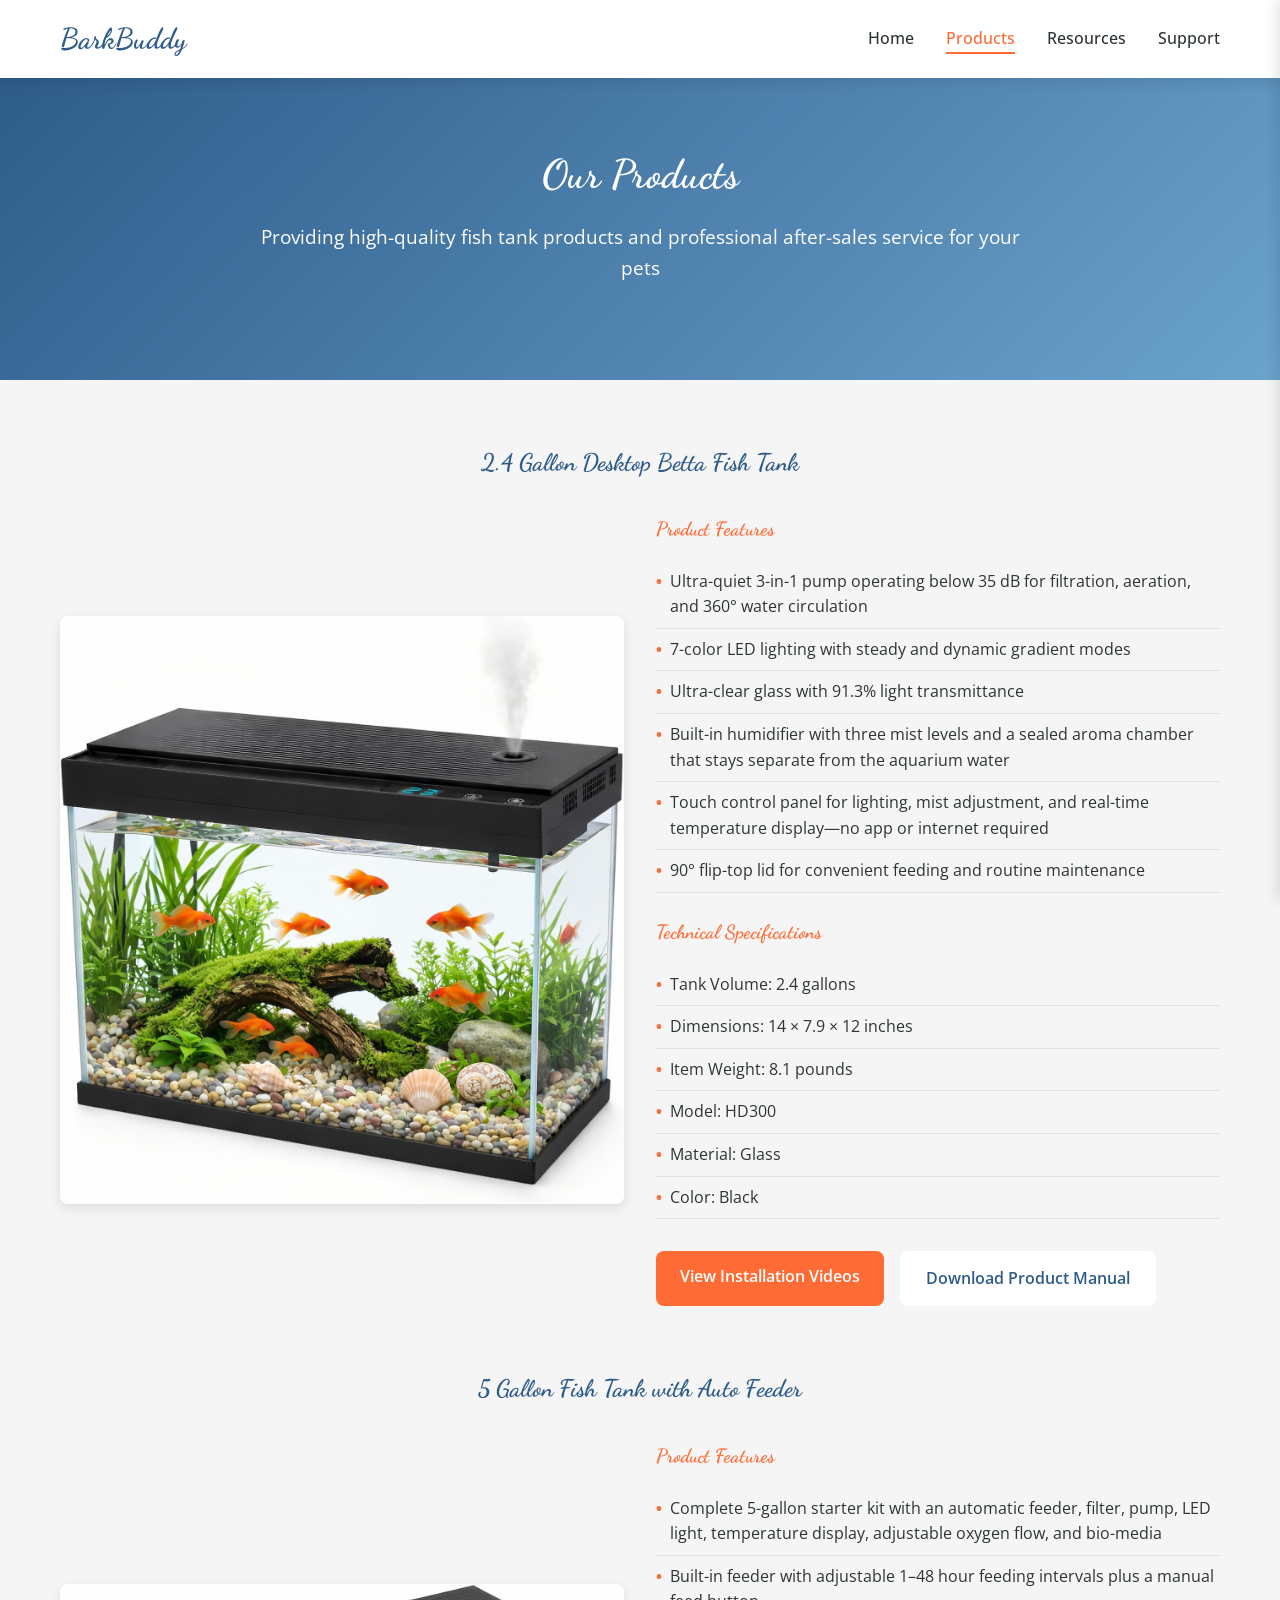
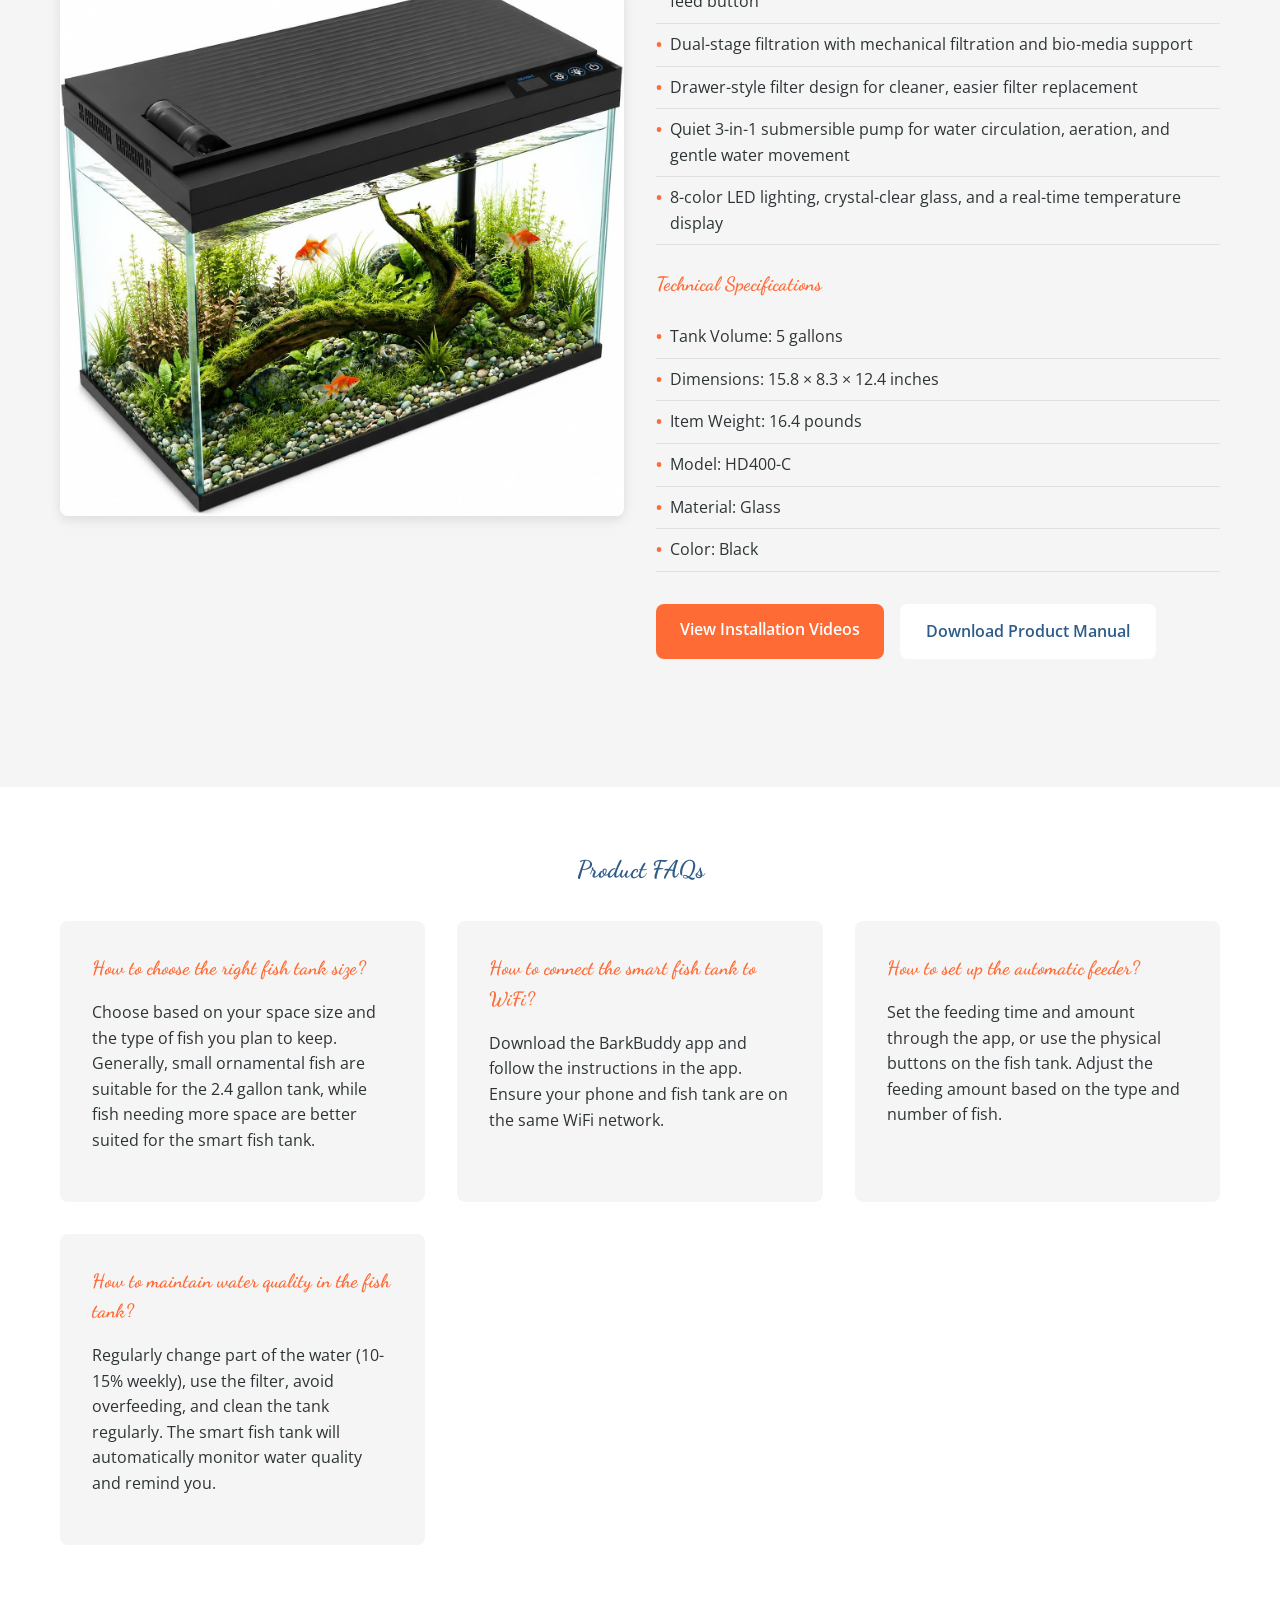
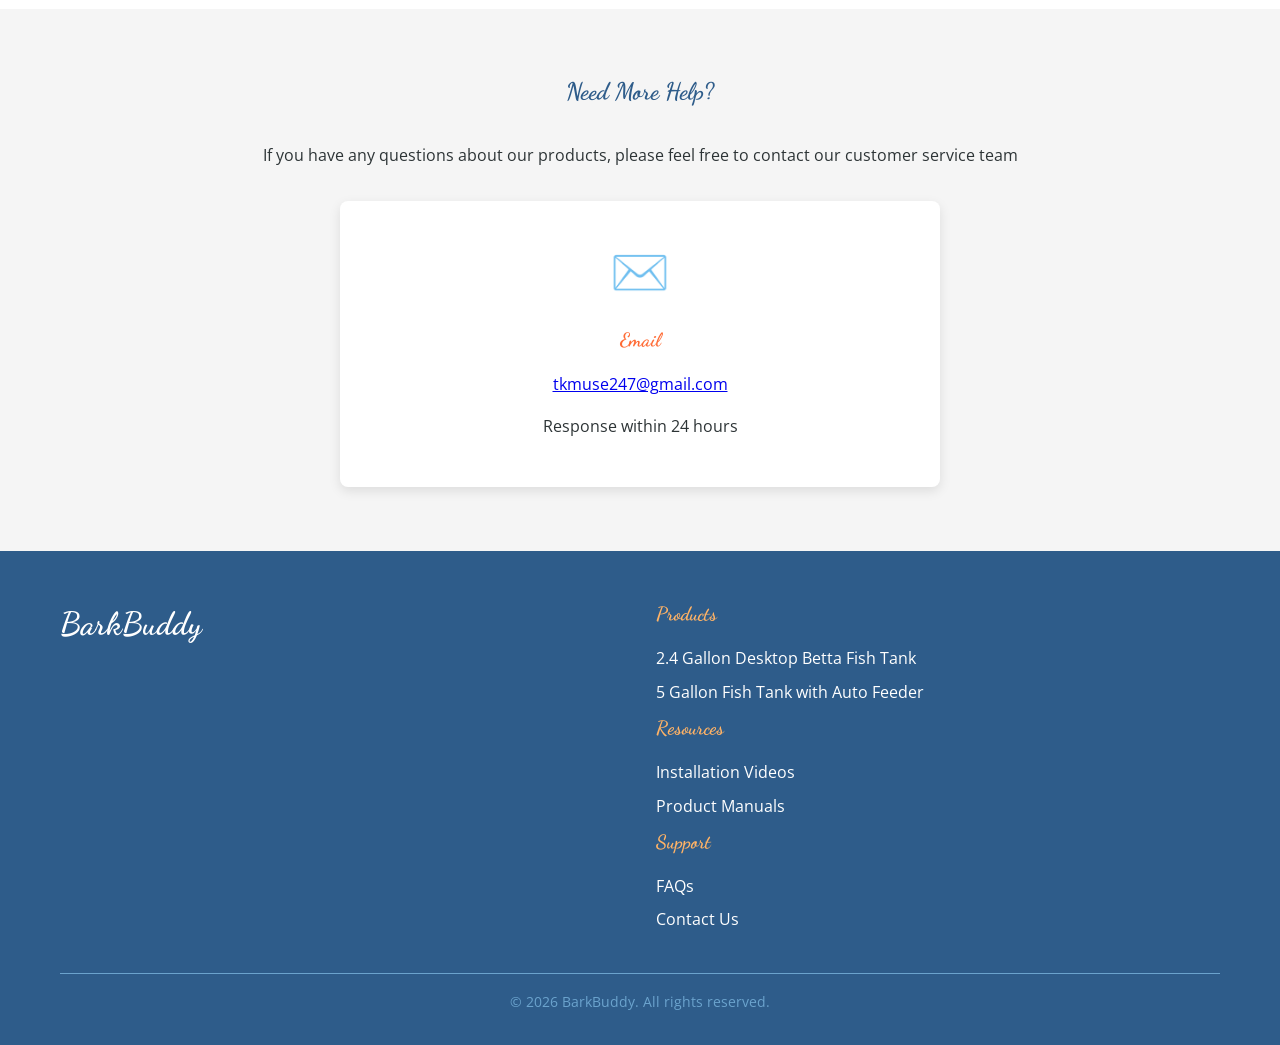
==== commit ce571d9f: "Polish BarkBuddy resources and homepage" ====
--- a/barkbuddy/products.html
+++ b/barkbuddy/products.html
@@ -14,7 +14,6 @@
             <div class="header-content">
                 <div class="logo">
                     <h1>BarkBuddy</h1>
-                    <p class="subtitle">Pet Desk</p>
                 </div>
                 
                 <!-- Desktop Navigation -->
@@ -217,7 +216,6 @@
             <div class="footer-content">
                 <div class="footer-logo">
                     <h2>BarkBuddy</h2>
-                    <p class="subtitle">Pet Desk</p>
                 </div>
                 <div class="footer-links">
                     <div class="footer-link-group">
--- a/barkbuddy/css/style.css
+++ b/barkbuddy/css/style.css
@@ -243,6 +243,47 @@
     text-align: center;
 }
 
+.hero.has-video {
+    position: relative;
+    min-height: 360px;
+    display: flex;
+    align-items: center;
+    overflow: hidden;
+    isolation: isolate;
+}
+
+.hero-video {
+    position: absolute;
+    inset: 0;
+    z-index: -2;
+    width: 100%;
+    height: 100%;
+    object-fit: cover;
+}
+
+.hero.has-video::after {
+    content: "";
+    position: absolute;
+    inset: 0;
+    z-index: -1;
+    background: linear-gradient(135deg, rgba(8, 54, 101, 0.72), rgba(15, 91, 143, 0.52));
+}
+
+.hero.has-video .container {
+    position: relative;
+    z-index: 1;
+}
+
+.hero.has-video p {
+    margin-bottom: 0;
+}
+
+@media (prefers-reduced-motion: reduce) {
+    .hero-video {
+        display: none;
+    }
+}
+
 .hero h2 {
     color: var(--white);
     font-size: 2.5rem;
@@ -537,11 +578,26 @@
 }
 
 /* 视频网格 */
+.video-category {
+    margin-top: 3rem;
+}
+
+.video-category + .video-category {
+    padding-top: 3rem;
+    border-top: 1px solid #dbe5ef;
+}
+
+.video-category-title {
+    color: var(--primary-color);
+    font-size: 1.6rem;
+    text-align: left;
+}
+
 .videos-grid {
     display: grid;
     grid-template-columns: repeat(auto-fit, minmax(300px, 1fr));
     gap: 2rem;
-    margin-top: 2rem;
+    margin-top: 1.5rem;
 }
 
 .video-card {
@@ -642,6 +698,9 @@
     padding: 2rem;
     transition: var(--transition);
     text-align: center;
+    display: flex;
+    flex-direction: column;
+    align-items: center;
 }
 
 .manual-card:hover {
@@ -655,24 +714,8 @@
 }
 
 .manual-card h4 {
-    margin-bottom: 1rem;
-}
-
-.manual-card p {
-    color: var(--dark-gray);
     margin-bottom: 1.5rem;
-}
-
-.manual-info {
-    display: flex;
-    flex-direction: column;
-    gap: 1rem;
-    align-items: center;
-}
-
-.manual-size {
-    color: var(--dark-gray);
-    font-size: 0.9rem;
+    flex-grow: 1;
 }
 
 /* 联系信息 */
